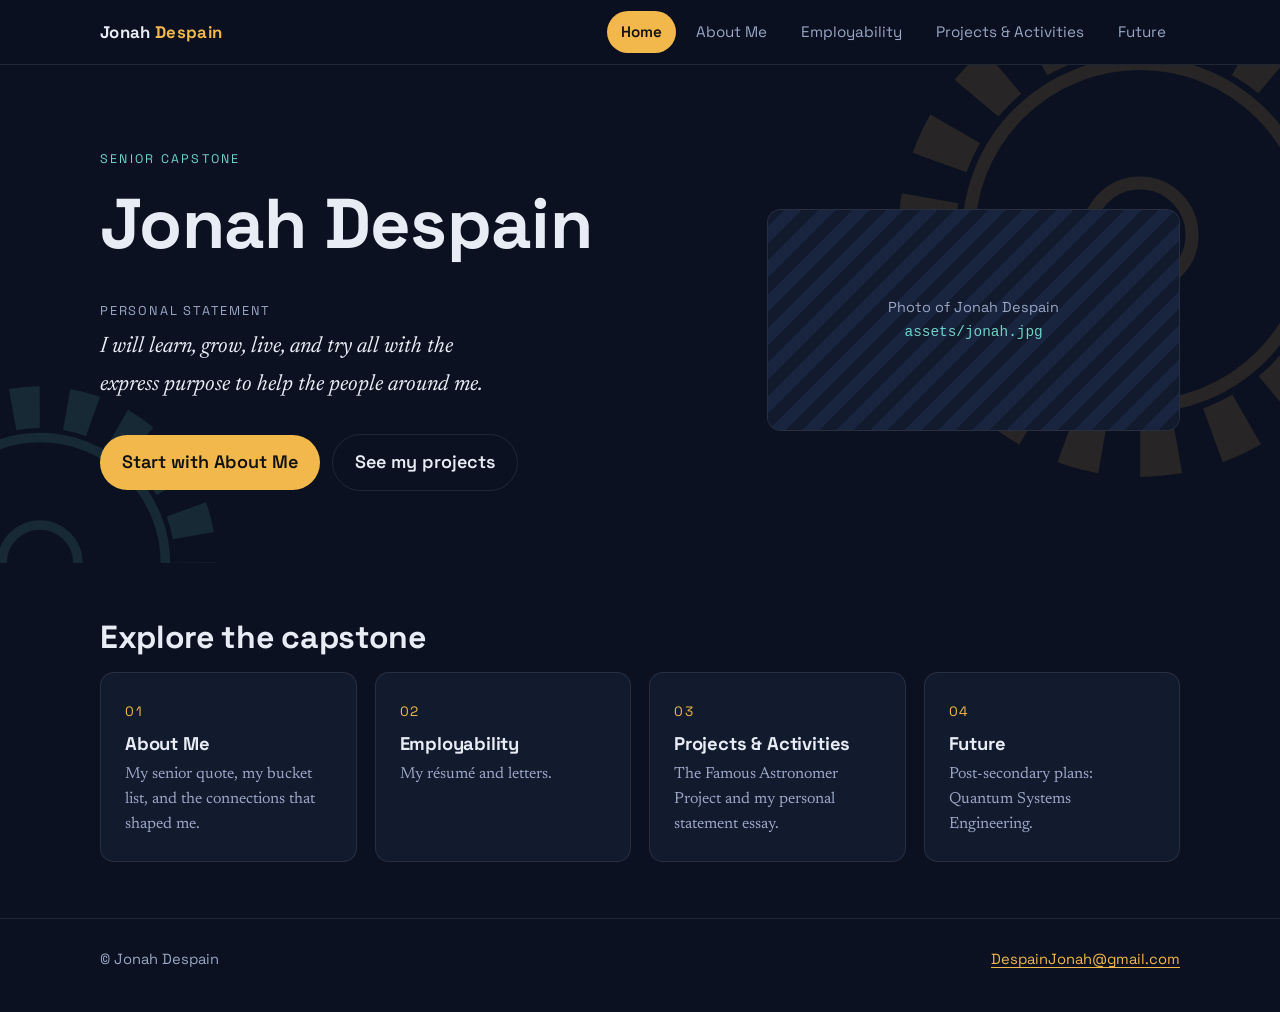
==== index.html @ fd541373 "Add files via upload" ====
<!DOCTYPE html>
<html lang="en">
<head>
  <meta charset="utf-8">
  <meta name="viewport" content="width=device-width, initial-scale=1">
  <title>Jonah Despain | Senior Capstone</title>
  <meta name="description" content="Jonah Despain's senior capstone: about me, employability, projects and activities, and plans for the future.">
  <link rel="preconnect" href="https://fonts.googleapis.com">
  <link rel="preconnect" href="https://fonts.gstatic.com" crossorigin>
  <link href="https://fonts.googleapis.com/css2?family=Newsreader:ital,opsz,wght@0,6..72,400;0,6..72,600;1,6..72,400&family=Space+Grotesk:wght@400;500;600;700&display=swap" rel="stylesheet">
  <link rel="stylesheet" href="style.css">
</head>
<body>
  <a class="skip-link" href="#main">Skip to main content</a>

  <header class="site-header">
    <div class="wrap">
      <a class="brand" href="index.html">Jonah <span>Despain</span></a>
      <button class="nav-toggle" aria-expanded="false" aria-controls="site-nav">Menu</button>
      <nav class="site-nav" id="site-nav" aria-label="Main">
        <ul>
          <li><a href="index.html" aria-current="page">Home</a></li>
          <li><a href="about.html">About Me</a></li>
          <li><a href="employability.html">Employability</a></li>
          <li><a href="projects.html">Projects &amp; Activities</a></li>
          <li><a href="future.html">Future</a></li>
        </ul>
      </nav>
    </div>
  </header>

  <main id="main">
    <section class="hero">
      <svg class="gear" viewBox="0 0 200 200" fill="none" stroke="currentColor" aria-hidden="true">
        <circle cx="100" cy="100" r="82" stroke-width="22" stroke-dasharray="14.3 14.3"/>
        <circle cx="100" cy="100" r="66" stroke-width="5"/>
        <circle cx="100" cy="100" r="20" stroke-width="5"/>
      </svg>
      <svg class="gear small" viewBox="0 0 200 200" fill="none" stroke="currentColor" aria-hidden="true">
        <circle cx="100" cy="100" r="82" stroke-width="22" stroke-dasharray="14.3 14.3"/>
        <circle cx="100" cy="100" r="66" stroke-width="5"/>
        <circle cx="100" cy="100" r="20" stroke-width="5"/>
      </svg>
      <div class="wrap">
        <div>
          <p class="eyebrow">Senior Capstone</p>
          <h1>Jonah Despain</h1>
          <p class="statement">
            <span class="statement-label">Personal Statement</span>
            I will learn, grow, live, and try all with the express purpose to help the people around me.
          </p>
          <a class="btn" href="about.html">Start with About Me</a>
          <a class="btn ghost" href="projects.html">See my projects</a>
        </div>
        <figure class="media">
          <img src="assets/jonah.jpg" alt="Photo of Jonah Despain" width="800" height="1000">
        </figure>
      </div>
    </section>

    <section class="block">
      <div class="wrap">
        <h2>Explore the capstone</h2>
        <div class="card-grid">
          <a class="card reveal" href="about.html">
            <span class="num">01</span>
            <h3>About Me</h3>
            <p>My senior quote, my bucket list, and the connections that shaped me.</p>
          </a>
          <a class="card reveal" href="employability.html">
            <span class="num">02</span>
            <h3>Employability</h3>
            <p>My r&eacute;sum&eacute; and letters.</p>
          </a>
          <a class="card reveal" href="projects.html">
            <span class="num">03</span>
            <h3>Projects &amp; Activities</h3>
            <p>The Famous Astronomer Project and my personal statement essay.</p>
          </a>
          <a class="card reveal" href="future.html">
            <span class="num">04</span>
            <h3>Future</h3>
            <p>Post-secondary plans: Quantum Systems Engineering.</p>
          </a>
        </div>
      </div>
    </section>
  </main>

  <footer class="site-footer">
    <div class="wrap">
      <span>&copy; Jonah Despain</span>
      <a href="mailto:DespainJonah@gmail.com">DespainJonah@gmail.com</a>
    </div>
  </footer>

  <script src="main.js"></script>
</body>
</html>
---- style.css ----
:root {
  --bg: #0b1120;
  --surface: #121a2e;
  --surface-2: #19243f;
  --line: rgba(255, 255, 255, 0.09);
  --text: #e8ecf5;
  --muted: #9aa6c4;
  --accent: #f2b84b;
  --accent-2: #6fd3c8;
  --radius: 14px;
  --max: 1080px;
  --read: 68ch;
  --font-body: "Newsreader", Georgia, "Times New Roman", serif;
  --font-ui: "Space Grotesk", system-ui, -apple-system, "Segoe UI", sans-serif;
}

* { box-sizing: border-box; }
html { scroll-behavior: smooth; }
body {
  margin: 0;
  background: var(--bg);
  color: var(--text);
  font-family: var(--font-body);
  font-size: 1.125rem;
  line-height: 1.7;
  -webkit-font-smoothing: antialiased;
}
img { max-width: 100%; display: block; }
a { color: var(--accent); text-underline-offset: 3px; }
a:hover { color: #ffd582; }
:focus-visible { outline: 2px solid var(--accent-2); outline-offset: 3px; border-radius: 4px; }

.skip-link {
  position: absolute; left: -999px; top: 8px;
  background: var(--accent); color: #111; padding: 8px 14px; border-radius: 8px; z-index: 100;
  font-family: var(--font-ui);
}
.skip-link:focus { left: 12px; }

.wrap { width: min(var(--max), 100% - 40px); margin-inline: auto; }

/* ---------- Header ---------- */
.site-header {
  position: sticky; top: 0; z-index: 50;
  background: rgba(11, 17, 32, 0.85);
  backdrop-filter: blur(12px);
  border-bottom: 1px solid var(--line);
}
.site-header .wrap { display: flex; align-items: center; justify-content: space-between; min-height: 64px; }
.brand {
  font-family: var(--font-ui); font-weight: 700; letter-spacing: 0.02em;
  color: var(--text); text-decoration: none; font-size: 1.05rem;
}
.brand span { color: var(--accent); }
.nav-toggle {
  display: none; font-family: var(--font-ui); font-size: 0.95rem;
  background: var(--surface); color: var(--text); border: 1px solid var(--line);
  padding: 8px 14px; border-radius: 999px; cursor: pointer;
}
.site-nav ul { list-style: none; margin: 0; padding: 0; display: flex; gap: 6px; }
.site-nav a {
  font-family: var(--font-ui); font-size: 0.95rem; text-decoration: none; color: var(--muted);
  padding: 8px 14px; border-radius: 999px; display: block; transition: background 0.2s, color 0.2s;
}
.site-nav a:hover { color: var(--text); background: var(--surface); }
.site-nav a[aria-current="page"] { color: #111; background: var(--accent); font-weight: 600; }

@media (max-width: 760px) {
  .nav-toggle { display: inline-block; }
  .site-nav {
    position: absolute; left: 0; right: 0; top: 100%;
    background: var(--bg); border-bottom: 1px solid var(--line);
    display: none; padding: 10px 20px 18px;
  }
  .site-nav.open { display: block; }
  .site-nav ul { flex-direction: column; }
}

/* ---------- Hero & page titles ---------- */
.hero { position: relative; overflow: hidden; padding: 84px 0 72px; }
.hero .wrap { position: relative; display: grid; grid-template-columns: 1.2fr 0.8fr; gap: 48px; align-items: center; }
.eyebrow {
  font-family: var(--font-ui); text-transform: uppercase; letter-spacing: 0.18em;
  font-size: 0.78rem; color: var(--accent-2); margin: 0 0 14px;
}
h1, h2, h3 { font-family: var(--font-ui); line-height: 1.15; margin: 0 0 0.5em; letter-spacing: -0.01em; }
h1 { font-size: clamp(2.6rem, 6vw, 4.4rem); }
h2 { font-size: clamp(1.5rem, 3vw, 2rem); }
h3 { font-size: 1.15rem; }
.statement { font-size: 1.4rem; font-style: italic; max-width: 34ch; color: var(--text); margin: 18px 0 30px; }
.statement-label { font-family: var(--font-ui); font-style: normal; font-size: 0.8rem; letter-spacing: 0.14em; text-transform: uppercase; color: var(--muted); display: block; margin-bottom: 6px; }

.gear { position: absolute; right: -120px; top: -90px; width: 520px; opacity: 0.12; color: var(--accent); animation: spin 90s linear infinite; pointer-events: none; }
.gear.small { right: auto; left: -150px; top: auto; bottom: -190px; width: 380px; color: var(--accent-2); animation-direction: reverse; }
@keyframes spin { to { transform: rotate(360deg); } }
@media (prefers-reduced-motion: reduce) { .gear { animation: none; } html { scroll-behavior: auto; } }

.page-title { position: relative; overflow: hidden; padding: 64px 0 28px; border-bottom: 1px solid var(--line); }
.page-title .wrap { position: relative; }
.page-title p.lede { color: var(--muted); max-width: 52ch; margin: 0; }

.btn {
  display: inline-block; font-family: var(--font-ui); font-weight: 600; text-decoration: none;
  background: var(--accent); color: #111; padding: 12px 22px; border-radius: 999px; transition: transform 0.15s, background 0.15s;
}
.btn:hover { transform: translateY(-2px); background: #ffd582; color: #111; }
.btn.ghost { background: transparent; color: var(--text); border: 1px solid var(--line); margin-left: 8px; }
.btn.ghost:hover { background: var(--surface); }

/* ---------- Sections & cards ---------- */
main { display: block; }
section.block { padding: 56px 0; }
section.block + section.block { border-top: 1px solid var(--line); }

.card-grid { display: grid; grid-template-columns: repeat(auto-fit, minmax(230px, 1fr)); gap: 18px; }
.card {
  display: block; text-decoration: none; color: var(--text);
  background: var(--surface); border: 1px solid var(--line); border-radius: var(--radius);
  padding: 24px; transition: transform 0.2s, border-color 0.2s, background 0.2s;
}
a.card:hover { transform: translateY(-4px); border-color: var(--accent); background: var(--surface-2); color: var(--text); }
.card .num { font-family: var(--font-ui); color: var(--accent); font-size: 0.85rem; letter-spacing: 0.12em; }
.card h3 { margin: 6px 0 8px; }
.card p { margin: 0; color: var(--muted); font-size: 1rem; line-height: 1.55; }

.split { display: grid; grid-template-columns: 1fr 1fr; gap: 40px; align-items: start; }
@media (max-width: 860px) { .hero .wrap, .split { grid-template-columns: 1fr; } .hero { padding: 56px 0; } }

/* ---------- Quote & lists ---------- */
blockquote.quote {
  margin: 0; padding: 28px 32px; background: var(--surface);
  border-left: 4px solid var(--accent); border-radius: 0 var(--radius) var(--radius) 0;
  font-size: 1.35rem; font-style: italic;
}
blockquote.quote cite { display: block; margin-top: 12px; font-family: var(--font-ui); font-style: normal; font-size: 0.9rem; color: var(--muted); }

.bucket { list-style: none; counter-reset: b; margin: 0; padding: 0; display: grid; gap: 10px; }
.bucket li {
  counter-increment: b; display: flex; gap: 14px; align-items: baseline;
  background: var(--surface); border: 1px solid var(--line); border-radius: 12px; padding: 12px 16px;
}
.bucket li::before { content: counter(b); font-family: var(--font-ui); font-weight: 700; color: var(--accent); min-width: 1.4em; }

.prose { max-width: var(--read); }
.prose p { margin: 0 0 1.1em; }
.prose p.dialogue { padding-left: 1.2em; border-left: 2px solid var(--line); }

/* ---------- Media ---------- */
figure.media { margin: 0; background: var(--surface); border: 1px solid var(--line); border-radius: var(--radius); overflow: hidden; }
figure.media img { width: 100%; height: auto; }
figure.media figcaption { font-family: var(--font-ui); font-size: 0.85rem; color: var(--muted); padding: 10px 14px; }
.placeholder {
  display: grid; place-items: center; text-align: center; min-height: 220px; padding: 24px;
  color: var(--muted); font-family: var(--font-ui); font-size: 0.9rem;
  background: repeating-linear-gradient(135deg, var(--surface), var(--surface) 12px, var(--surface-2) 12px, var(--surface-2) 24px);
}
.placeholder code { color: var(--accent-2); }

/* ---------- Colleges ---------- */
.college .year { font-family: var(--font-ui); font-size: 2.4rem; font-weight: 700; color: var(--accent); line-height: 1; margin-bottom: 8px; }
.facts { display: grid; grid-template-columns: repeat(auto-fit, minmax(160px, 1fr)); gap: 16px; margin: 0 0 28px; }
.fact { background: var(--surface); border: 1px solid var(--line); border-radius: var(--radius); padding: 18px 20px; }
.fact dt { font-family: var(--font-ui); font-size: 0.75rem; letter-spacing: 0.14em; text-transform: uppercase; color: var(--muted); }
.fact dd { margin: 4px 0 0; font-family: var(--font-ui); font-size: 1.25rem; font-weight: 600; }

/* ---------- Pager & footer ---------- */
.pager { display: flex; justify-content: space-between; gap: 16px; padding: 40px 0 64px; border-top: 1px solid var(--line); }
.pager a {
  font-family: var(--font-ui); text-decoration: none; color: var(--text);
  background: var(--surface); border: 1px solid var(--line); border-radius: var(--radius); padding: 14px 20px; min-width: 150px;
  transition: border-color 0.2s, background 0.2s;
}
.pager a:hover { border-color: var(--accent); background: var(--surface-2); color: var(--text); }
.pager small { display: block; color: var(--muted); font-size: 0.75rem; letter-spacing: 0.12em; text-transform: uppercase; }
.pager .next { text-align: right; margin-left: auto; }

.site-footer { border-top: 1px solid var(--line); padding: 28px 0 40px; color: var(--muted); font-family: var(--font-ui); font-size: 0.92rem; }
.site-footer .wrap { display: flex; flex-wrap: wrap; gap: 12px 28px; justify-content: space-between; }

/* Scroll reveal */
.reveal { opacity: 0; transform: translateY(14px); transition: opacity 0.6s ease, transform 0.6s ease; }
.reveal.in { opacity: 1; transform: none; }
@media (prefers-reduced-motion: reduce) { .reveal { opacity: 1; transform: none; transition: none; } }
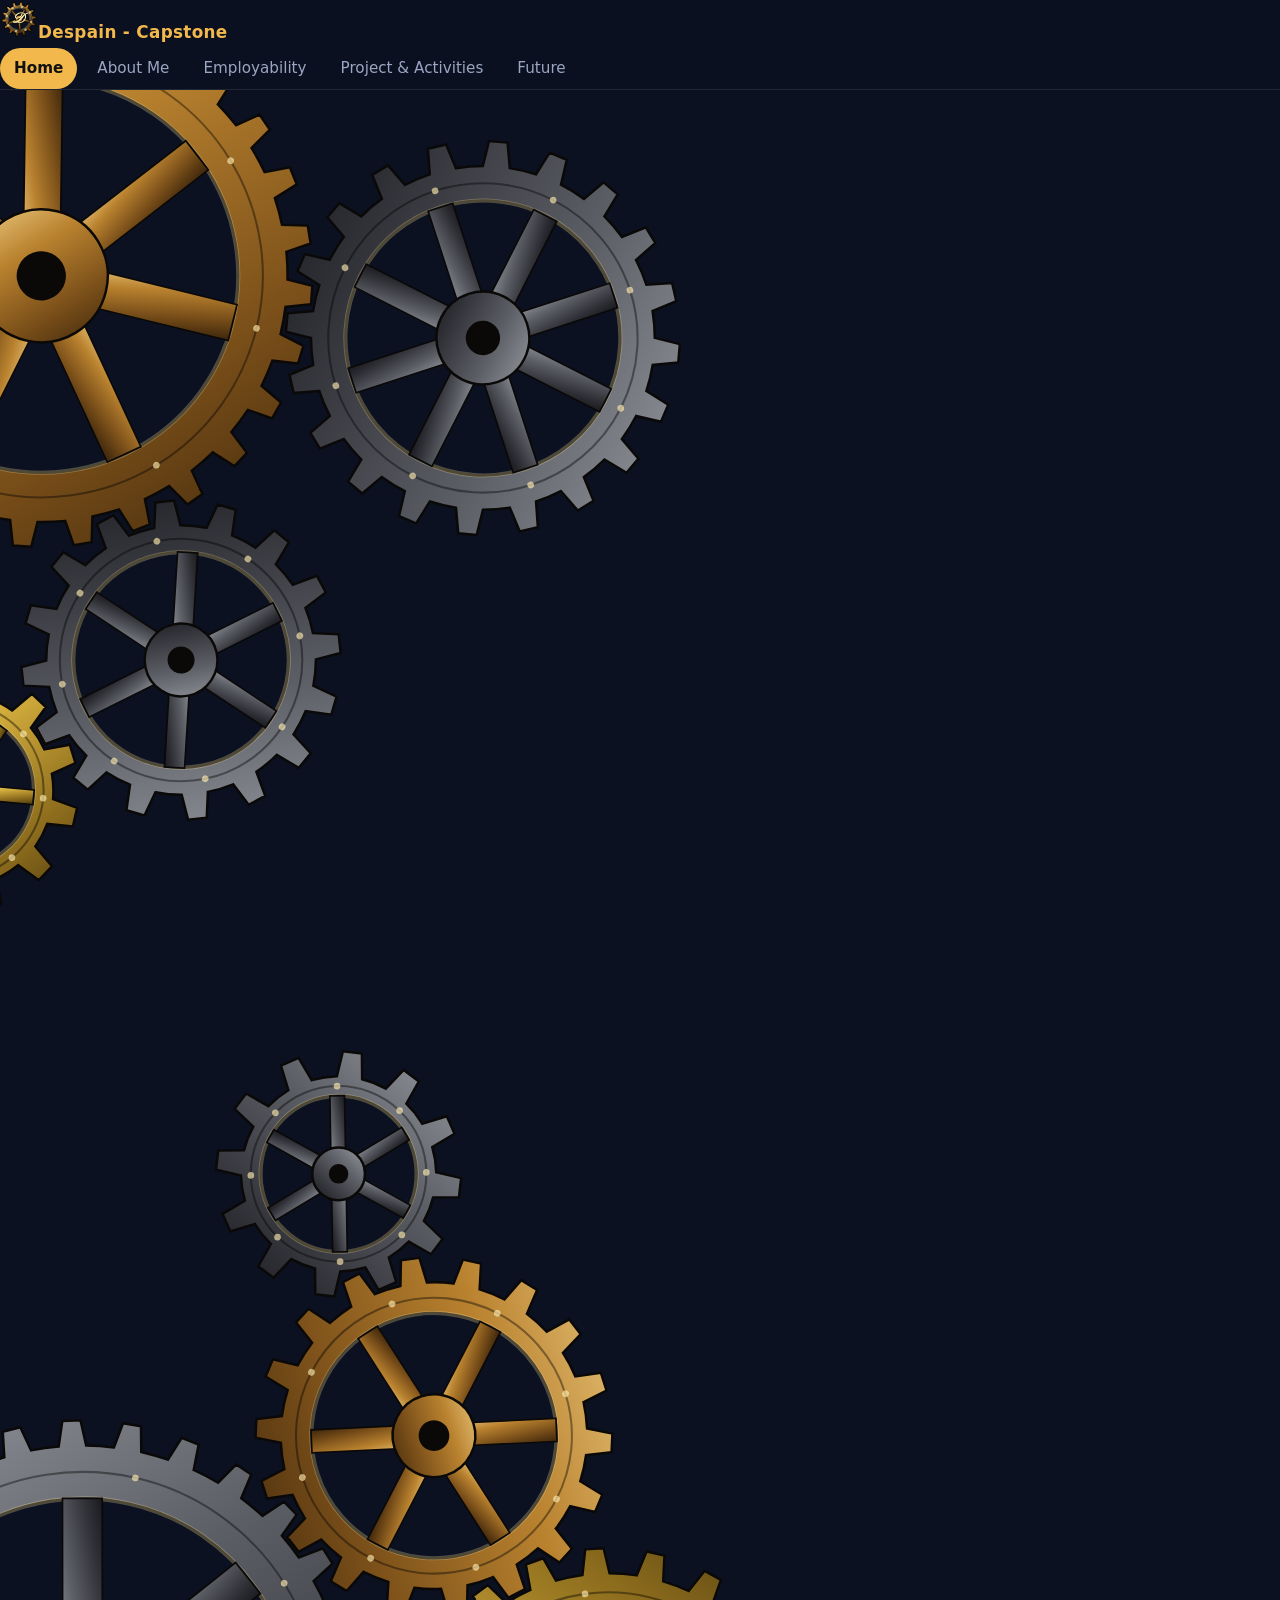
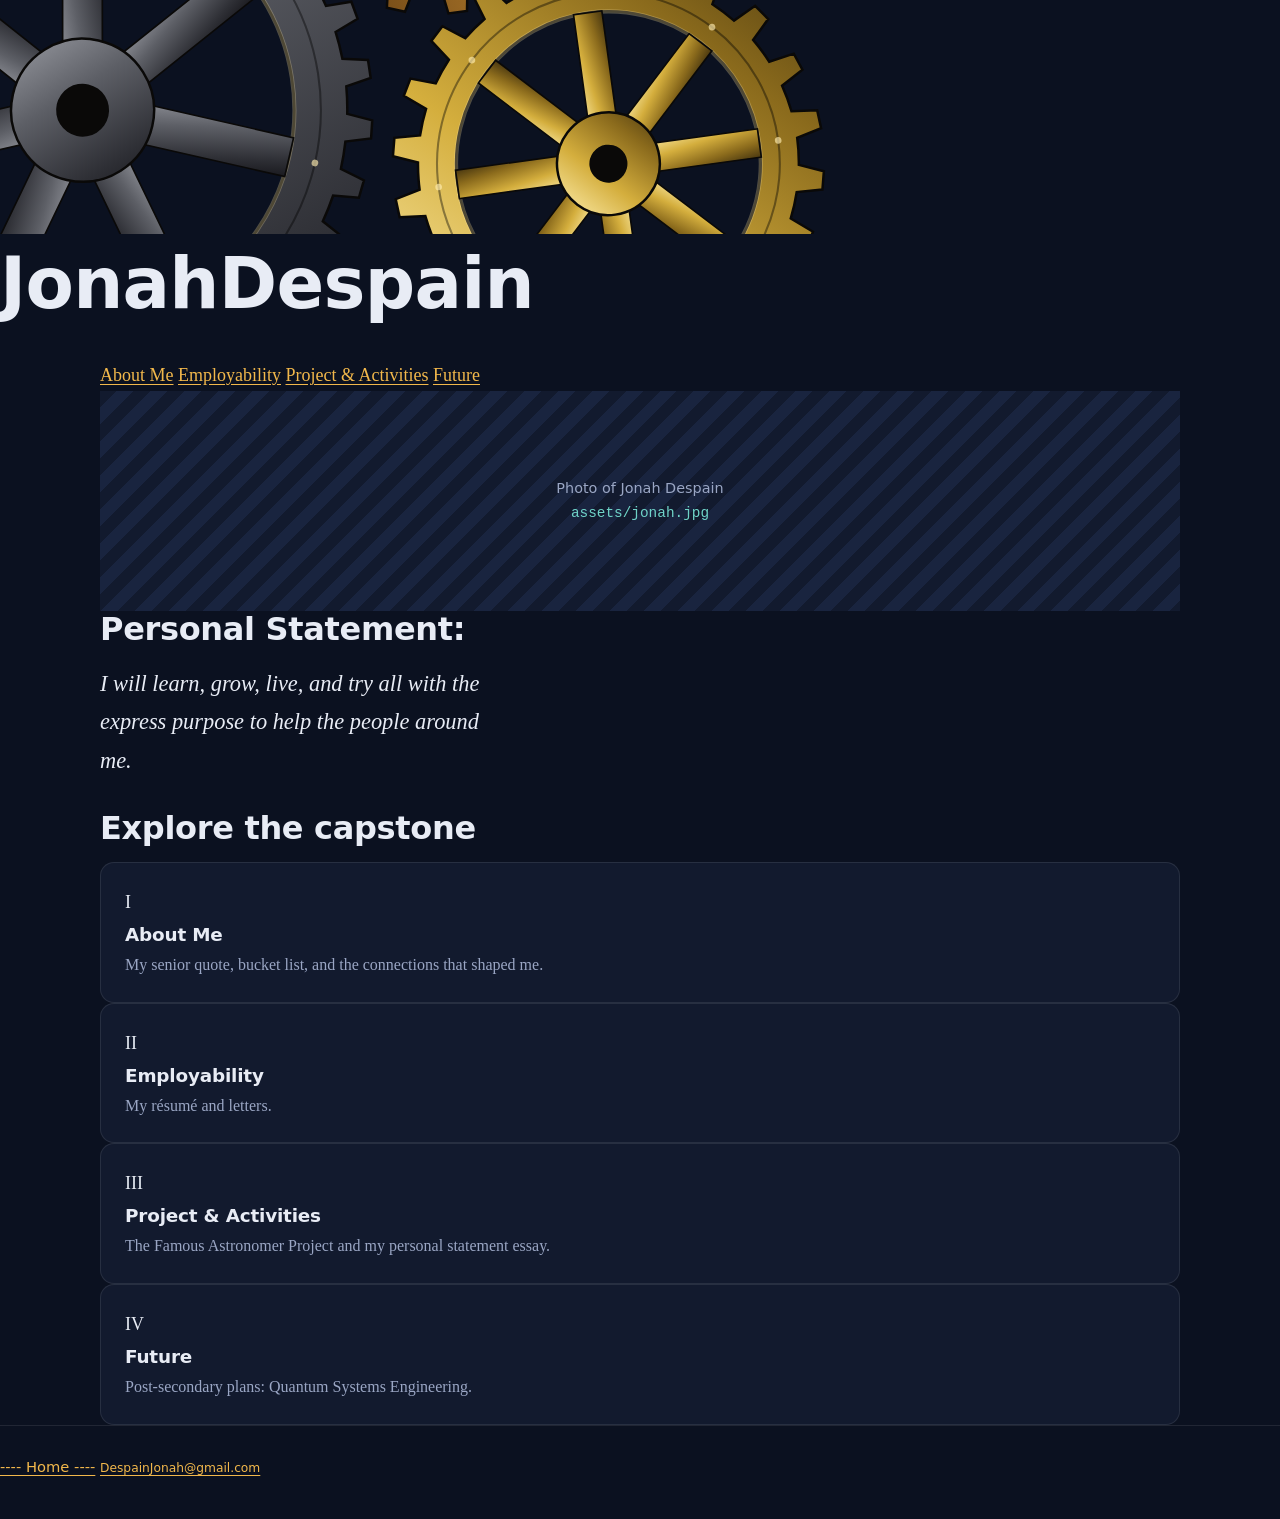
==== commit 9466bcdb: "Update index.html" ====
--- a/index.html
+++ b/index.html
@@ -5,24 +5,25 @@
   <meta name="viewport" content="width=device-width, initial-scale=1">
   <title>Jonah Despain | Senior Capstone</title>
   <meta name="description" content="Jonah Despain's senior capstone: about me, employability, projects and activities, and plans for the future.">
+  <meta name="theme-color" content="#0d0c13">
   <link rel="preconnect" href="https://fonts.googleapis.com">
   <link rel="preconnect" href="https://fonts.gstatic.com" crossorigin>
-  <link href="https://fonts.googleapis.com/css2?family=Newsreader:ital,opsz,wght@0,6..72,400;0,6..72,600;1,6..72,400&family=Space+Grotesk:wght@400;500;600;700&display=swap" rel="stylesheet">
+  <link href="https://fonts.googleapis.com/css2?family=Caveat+Brush&family=Cabin:wght@400;500;700&family=Merriweather:ital,wght@0,400;0,700;0,900;1,400;1,700&family=Pinyon+Script&display=swap" rel="stylesheet">
   <link rel="stylesheet" href="style.css">
 </head>
 <body>
   <a class="skip-link" href="#main">Skip to main content</a>
 
   <header class="site-header">
-    <div class="wrap">
-      <a class="brand" href="index.html">Jonah <span>Despain</span></a>
-      <button class="nav-toggle" aria-expanded="false" aria-controls="site-nav">Menu</button>
+    <div class="bar">
+      <a class="brand" href="index.html"><span class="emblem" aria-hidden="true"></span><span>Despain - Capstone</span></a>
+      <button class="nav-toggle" aria-expanded="false" aria-controls="site-nav" aria-label="Menu"><span></span><span></span><span></span></button>
       <nav class="site-nav" id="site-nav" aria-label="Main">
         <ul>
           <li><a href="index.html" aria-current="page">Home</a></li>
           <li><a href="about.html">About Me</a></li>
           <li><a href="employability.html">Employability</a></li>
-          <li><a href="projects.html">Projects &amp; Activities</a></li>
+          <li><a href="projects.html">Project &amp; Activities</a></li>
           <li><a href="future.html">Future</a></li>
         </ul>
       </nav>
@@ -30,70 +31,52 @@
   </header>
 
   <main id="main">
-    <section class="hero">
-      <svg class="gear" viewBox="0 0 200 200" fill="none" stroke="currentColor" aria-hidden="true">
-        <circle cx="100" cy="100" r="82" stroke-width="22" stroke-dasharray="14.3 14.3"/>
-        <circle cx="100" cy="100" r="66" stroke-width="5"/>
-        <circle cx="100" cy="100" r="20" stroke-width="5"/>
-      </svg>
-      <svg class="gear small" viewBox="0 0 200 200" fill="none" stroke="currentColor" aria-hidden="true">
-        <circle cx="100" cy="100" r="82" stroke-width="22" stroke-dasharray="14.3 14.3"/>
-        <circle cx="100" cy="100" r="66" stroke-width="5"/>
-        <circle cx="100" cy="100" r="20" stroke-width="5"/>
-      </svg>
-      <div class="wrap">
-        <div>
-          <p class="eyebrow">Senior Capstone</p>
-          <h1>Jonah Despain</h1>
-          <p class="statement">
-            <span class="statement-label">Personal Statement</span>
-            I will learn, grow, live, and try all with the express purpose to help the people around me.
-          </p>
-          <a class="btn" href="about.html">Start with About Me</a>
-          <a class="btn ghost" href="projects.html">See my projects</a>
+    <section class="banner tall" data-scene="home">
+      <h1 class="hero-title"><span class="t-first">Jonah</span><span class="t-last">Despain</span></h1>
+    </section>
+
+    <div class="band center">
+      <nav class="wrap" aria-label="Sections">
+        <a class="btn-outline" href="about.html">About Me</a>
+        <a class="btn-outline" href="employability.html">Employability</a>
+        <a class="btn-outline" href="projects.html">Project &amp; Activities</a>
+        <a class="btn-outline" href="future.html">Future</a>
+      </nav>
+    </div>
+
+    <section class="sec">
+      <div class="wrap duo">
+        <div class="frame reveal">
+          <div class="inner">
+            <img src="assets/jonah.jpg" alt="Photo of Jonah Despain" width="800" height="1000">
+          </div>
         </div>
-        <figure class="media">
-          <img src="assets/jonah.jpg" alt="Photo of Jonah Despain" width="800" height="1000">
-        </figure>
+        <div class="reveal">
+          <h2 class="heading">Personal Statement:</h2>
+          <p class="statement">I will learn, grow, live, and try all with the express purpose to help the people around me.</p>
+        </div>
       </div>
     </section>
 
-    <section class="block">
+    <section class="sec">
       <div class="wrap">
-        <h2>Explore the capstone</h2>
-        <div class="card-grid">
-          <a class="card reveal" href="about.html">
-            <span class="num">01</span>
-            <h3>About Me</h3>
-            <p>My senior quote, my bucket list, and the connections that shaped me.</p>
-          </a>
-          <a class="card reveal" href="employability.html">
-            <span class="num">02</span>
-            <h3>Employability</h3>
-            <p>My r&eacute;sum&eacute; and letters.</p>
-          </a>
-          <a class="card reveal" href="projects.html">
-            <span class="num">03</span>
-            <h3>Projects &amp; Activities</h3>
-            <p>The Famous Astronomer Project and my personal statement essay.</p>
-          </a>
-          <a class="card reveal" href="future.html">
-            <span class="num">04</span>
-            <h3>Future</h3>
-            <p>Post-secondary plans: Quantum Systems Engineering.</p>
-          </a>
+        <h2 class="heading">Explore the capstone</h2>
+        <div class="cards">
+          <a class="card reveal" href="about.html"><span class="n">I</span><h3>About Me</h3><p>My senior quote, bucket list, and the connections that shaped me.</p></a>
+          <a class="card reveal" href="employability.html"><span class="n">II</span><h3>Employability</h3><p>My r&eacute;sum&eacute; and letters.</p></a>
+          <a class="card reveal" href="projects.html"><span class="n">III</span><h3>Project &amp; Activities</h3><p>The Famous Astronomer Project and my personal statement essay.</p></a>
+          <a class="card reveal" href="future.html"><span class="n">IV</span><h3>Future</h3><p>Post-secondary plans: Quantum Systems Engineering.</p></a>
         </div>
       </div>
     </section>
   </main>
 
   <footer class="site-footer">
-    <div class="wrap">
-      <span>&copy; Jonah Despain</span>
-      <a href="mailto:DespainJonah@gmail.com">DespainJonah@gmail.com</a>
-    </div>
+    <a class="btn-outline wide" href="index.html">---- Home ----</a>
+    <small><a href="mailto:DespainJonah@gmail.com">DespainJonah@gmail.com</a></small>
   </footer>
 
+  <script src="steam.js"></script>
   <script src="main.js"></script>
 </body>
 </html>
